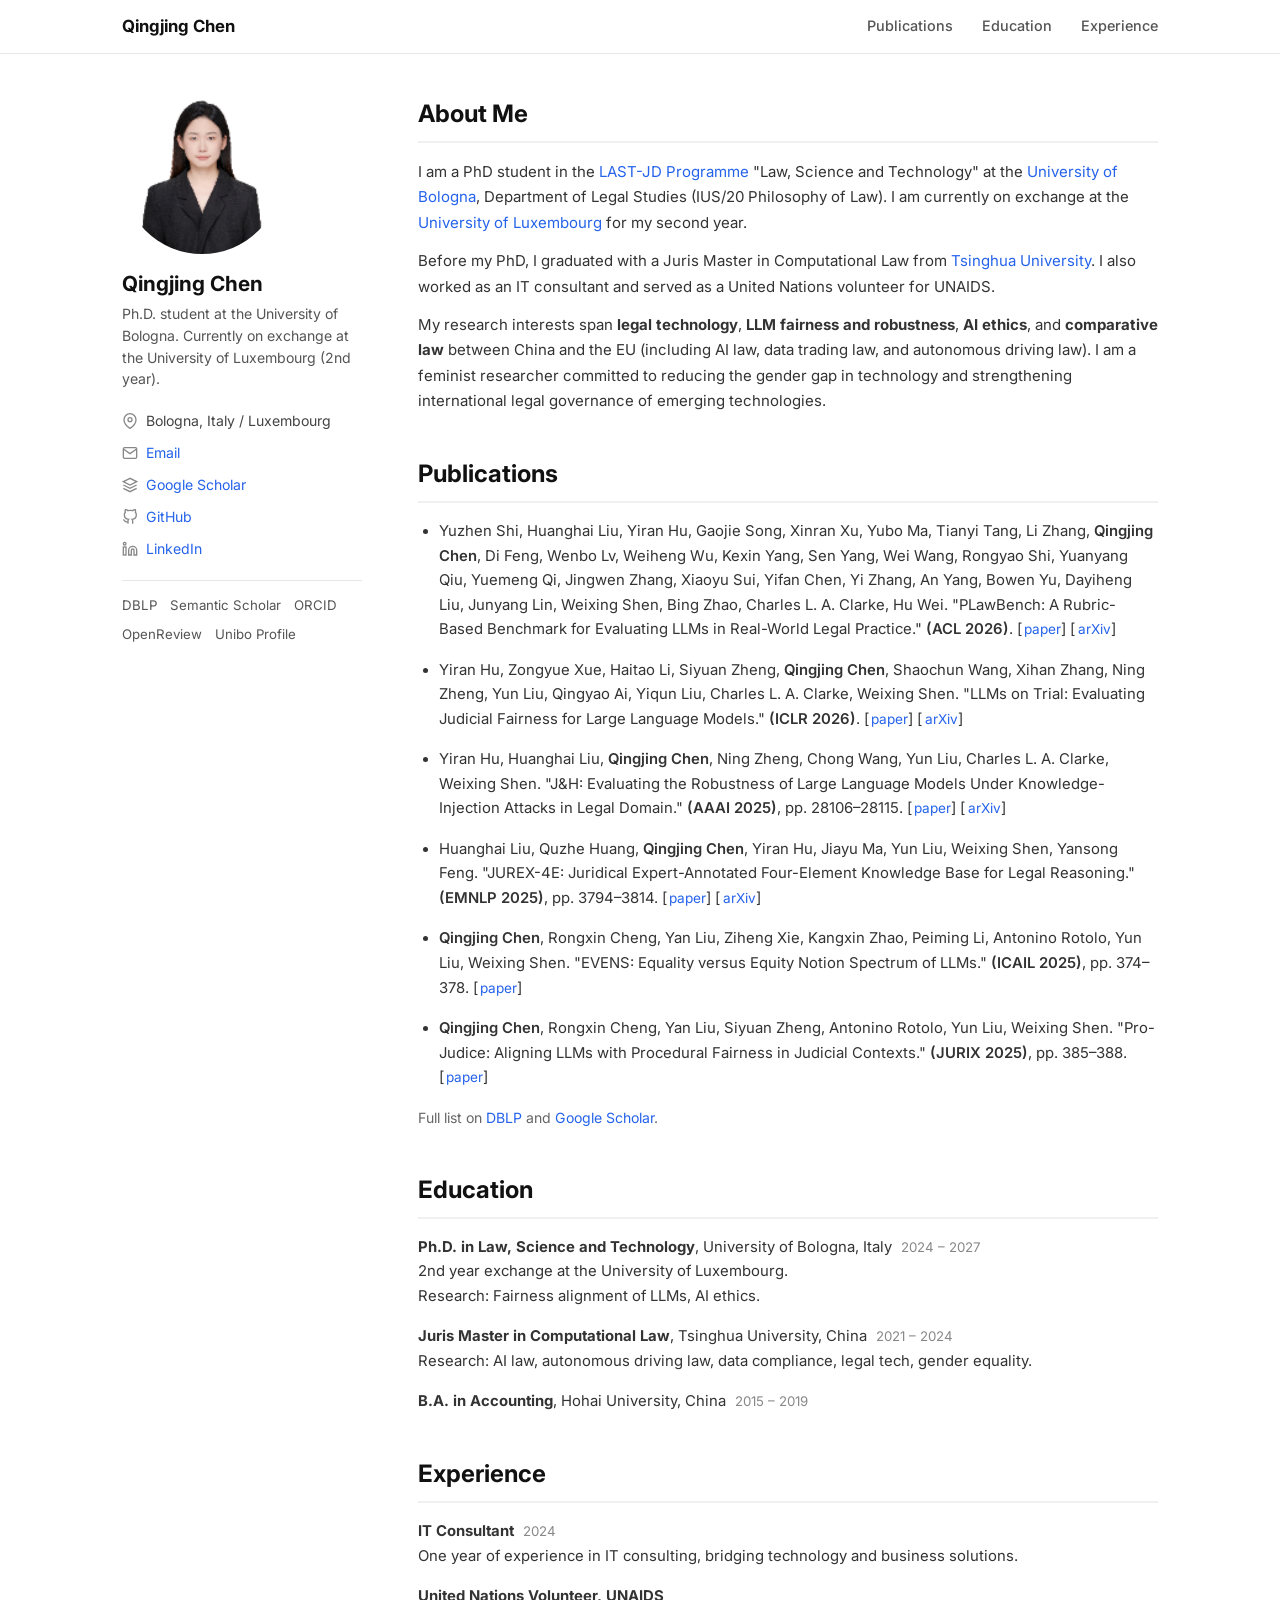
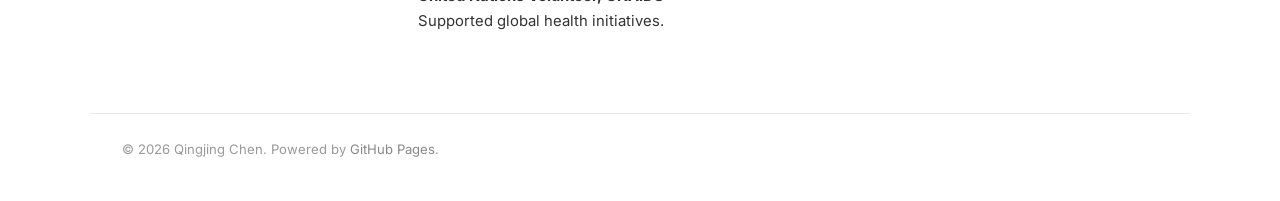
==== index.html @ e2bd5b02 "Fix all publication links with verified DOIs from DBLP All DOI links now verified against DBLP recor" ====
<!doctype html>
<html lang="en">
  <head>
    <meta charset="UTF-8" />
    <meta name="viewport" content="width=device-width, initial-scale=1.0" />
    <title>Qingjing Chen | PhD Student, University of Bologna – Legal AI & LLM Fairness</title>
    <meta name="description" content="Qingjing Chen (陈清静) – PhD student at the University of Bologna. Research on legal technology, LLM fairness, LLM robustness, AI ethics, and China-EU comparative law." />
    <meta name="keywords" content="Qingjing Chen, 陈清静, University of Bologna, Tsinghua University, legal technology, LLM fairness, AI ethics, computational law, LAST-JD, legal AI" />
    <meta name="author" content="Qingjing Chen" />
    <link rel="canonical" href="https://qingjingchen.github.io/" />

    <!-- Open Graph / Social -->
    <meta property="og:type" content="website" />
    <meta property="og:title" content="Qingjing Chen – PhD Student, University of Bologna" />
    <meta property="og:description" content="Research on legal technology, LLM fairness & robustness, AI ethics, and China-EU comparative law." />
    <meta property="og:url" content="https://qingjingchen.github.io/" />
    <meta property="og:image" content="https://qingjingchen.github.io/photo.jpg" />

    <!-- Structured Data for Google -->
    <script type="application/ld+json">
    {
      "@context": "https://schema.org",
      "@type": "Person",
      "name": "Qingjing Chen",
      "alternateName": "陈清静",
      "url": "https://qingjingchen.github.io/",
      "image": "https://qingjingchen.github.io/photo.jpg",
      "jobTitle": "PhD Student",
      "affiliation": {
        "@type": "Organization",
        "name": "University of Bologna",
        "url": "https://www.unibo.it/en"
      },
      "alumniOf": [
        { "@type": "Organization", "name": "Tsinghua University" },
        { "@type": "Organization", "name": "Hohai University" }
      ],
      "sameAs": [
        "https://scholar.google.com/citations?user=sPgLySsAAAAJ",
        "https://dblp.org/pid/400/8189.html",
        "https://orcid.org/0009-0009-0591-0891",
        "https://www.semanticscholar.org/author/Qingjing-Chen/2347043166",
        "https://openreview.net/profile?id=~Qingjing_Chen1",
        "https://www.linkedin.com/feed/",
        "https://github.com/QingjingChen"
      ]
    }
    </script>

    <link rel="preconnect" href="https://fonts.googleapis.com" />
    <link rel="preconnect" href="https://fonts.gstatic.com" crossorigin />
    <link
      href="https://fonts.googleapis.com/css2?family=Inter:wght@400;500;600;700&display=swap"
      rel="stylesheet"
    />
    <link rel="stylesheet" href="styles.css" />
  </head>
  <body>
    <nav class="top-nav">
      <div class="nav-inner">
        <a class="nav-brand" href="#">Qingjing Chen</a>
        <div class="nav-links">
          <a href="#publications">Publications</a>
          <a href="#education">Education</a>
          <a href="#experience">Experience</a>
        </div>
      </div>
    </nav>

    <div class="page-wrap">
      <aside class="sidebar">
        <div class="sidebar-sticky">
          <img class="avatar" src="photo.jpg" alt="Qingjing Chen" />
          <h1 class="author-name">Qingjing Chen</h1>
          <p class="author-bio">Ph.D. student at the University of Bologna. Currently on exchange at the University of Luxembourg (2nd year).</p>

          <ul class="author-meta">
            <li>
              <svg width="16" height="16" viewBox="0 0 24 24" fill="none" stroke="currentColor" stroke-width="2"><path d="M21 10c0 7-9 13-9 13s-9-6-9-13a9 9 0 0118 0z"/><circle cx="12" cy="10" r="3"/></svg>
              Bologna, Italy / Luxembourg
            </li>
            <li>
              <svg width="16" height="16" viewBox="0 0 24 24" fill="none" stroke="currentColor" stroke-width="2"><path d="M4 4h16c1.1 0 2 .9 2 2v12c0 1.1-.9 2-2 2H4c-1.1 0-2-.9-2-2V6c0-1.1.9-2 2-2z"/><polyline points="22,6 12,13 2,6"/></svg>
              <a href="mailto:qingjing.chen2@unibo.it">Email</a>
            </li>
            <li>
              <svg width="16" height="16" viewBox="0 0 24 24" fill="none" stroke="currentColor" stroke-width="2"><path d="M12 2L2 7l10 5 10-5-10-5z"/><path d="M2 17l10 5 10-5"/><path d="M2 12l10 5 10-5"/></svg>
              <a href="https://scholar.google.com/citations?hl=zh-CN&user=sPgLySsAAAAJ" target="_blank" rel="noreferrer">Google Scholar</a>
            </li>
            <li>
              <svg width="16" height="16" viewBox="0 0 24 24" fill="none" stroke="currentColor" stroke-width="2"><path d="M9 19c-5 1.5-5-2.5-7-3m14 6v-3.87a3.37 3.37 0 00-.94-2.61c3.14-.35 6.44-1.54 6.44-7A5.44 5.44 0 0020 4.77 5.07 5.07 0 0019.91 1S18.73.65 16 2.48a13.38 13.38 0 00-7 0C6.27.65 5.09 1 5.09 1A5.07 5.07 0 005 4.77a5.44 5.44 0 00-1.5 3.78c0 5.42 3.3 6.61 6.44 7A3.37 3.37 0 009 18.13V22"/></svg>
              <a href="https://github.com/QingjingChen" target="_blank" rel="noreferrer">GitHub</a>
            </li>
            <li>
              <svg width="16" height="16" viewBox="0 0 24 24" fill="none" stroke="currentColor" stroke-width="2"><path d="M16 8a6 6 0 016 6v7h-4v-7a2 2 0 00-4 0v7h-4v-7a6 6 0 016-6z"/><rect x="2" y="9" width="4" height="12"/><circle cx="4" cy="4" r="2"/></svg>
              <a href="https://www.linkedin.com/feed/" target="_blank" rel="noreferrer">LinkedIn</a>
            </li>
          </ul>

          <div class="sidebar-links">
            <a href="https://dblp.org/pid/400/8189.html" target="_blank" rel="noreferrer">DBLP</a>
            <a href="https://www.semanticscholar.org/author/Qingjing-Chen/2347043166" target="_blank" rel="noreferrer">Semantic Scholar</a>
            <a href="https://orcid.org/0009-0009-0591-0891" target="_blank" rel="noreferrer">ORCID</a>
            <a href="https://openreview.net/profile?id=~Qingjing_Chen1" target="_blank" rel="noreferrer">OpenReview</a>
            <a href="https://www.unibo.it/sitoweb/qingjing.chen2/en" target="_blank" rel="noreferrer">Unibo Profile</a>
          </div>
        </div>
      </aside>

      <main class="content">
        <section id="about">
          <h2>About Me</h2>
          <p>
            I am a PhD student in the <a href="https://last-jd-rioe.eu/" target="_blank" rel="noreferrer">LAST-JD Programme</a>
            "Law, Science and Technology" at the <a href="https://www.unibo.it/en" target="_blank" rel="noreferrer">University of Bologna</a>,
            Department of Legal Studies (IUS/20 Philosophy of Law). I am currently on exchange at the
            <a href="https://www.uni.lu/" target="_blank" rel="noreferrer">University of Luxembourg</a> for my second year.
          </p>
          <p>
            Before my PhD, I graduated with a Juris Master in Computational Law from
            <a href="https://www.tsinghua.edu.cn/en/" target="_blank" rel="noreferrer">Tsinghua University</a>.
            I also worked as an IT consultant and served as a United Nations volunteer for UNAIDS.
          </p>
          <p>
            My research interests span <strong>legal technology</strong>, <strong>LLM fairness and robustness</strong>,
            <strong>AI ethics</strong>, and <strong>comparative law</strong> between China and the EU
            (including AI law, data trading law, and autonomous driving law). I am a feminist researcher committed to
            reducing the gender gap in technology and strengthening international legal governance of emerging technologies.
          </p>
        </section>

        <section id="publications">
          <h2>Publications</h2>
          <ul class="pub-list">
            <li>
              Yuzhen Shi, Huanghai Liu, Yiran Hu, Gaojie Song, Xinran Xu, Yubo Ma, Tianyi Tang, Li Zhang,
              <strong>Qingjing Chen</strong>, Di Feng, Wenbo Lv, Weiheng Wu, Kexin Yang, Sen Yang, Wei Wang,
              Rongyao Shi, Yuanyang Qiu, Yuemeng Qi, Jingwen Zhang, Xiaoyu Sui, Yifan Chen, Yi Zhang, An Yang,
              Bowen Yu, Dayiheng Liu, Junyang Lin, Weixing Shen, Bing Zhao, Charles L. A. Clarke, Hu Wei.
              "PLawBench: A Rubric-Based Benchmark for Evaluating LLMs in Real-World Legal Practice."
              <strong>(ACL 2026)</strong>.
              [<a href="https://openreview.net/forum?id=j8GuBueheh" target="_blank" rel="noreferrer">paper</a>]
              [<a href="https://arxiv.org/abs/2601.16669" target="_blank" rel="noreferrer">arXiv</a>]
            </li>
            <li>
              Yiran Hu, Zongyue Xue, Haitao Li, Siyuan Zheng, <strong>Qingjing Chen</strong>, Shaochun Wang,
              Xihan Zhang, Ning Zheng, Yun Liu, Qingyao Ai, Yiqun Liu, Charles L. A. Clarke, Weixing Shen.
              "LLMs on Trial: Evaluating Judicial Fairness for Large Language Models."
              <strong>(ICLR 2026)</strong>.
              [<a href="https://openreview.net/forum?id=C5Ihi4bVQt" target="_blank" rel="noreferrer">paper</a>]
              [<a href="https://arxiv.org/abs/2507.10852" target="_blank" rel="noreferrer">arXiv</a>]
            </li>
            <li>
              Yiran Hu, Huanghai Liu, <strong>Qingjing Chen</strong>, Ning Zheng, Chong Wang, Yun Liu,
              Charles L. A. Clarke, Weixing Shen.
              "J&amp;H: Evaluating the Robustness of Large Language Models Under Knowledge-Injection Attacks in Legal Domain."
              <strong>(AAAI 2025)</strong>, pp. 28106–28115.
              [<a href="https://doi.org/10.1609/aaai.v39i27.35029" target="_blank" rel="noreferrer">paper</a>]
              [<a href="https://arxiv.org/abs/2503.18360" target="_blank" rel="noreferrer">arXiv</a>]
            </li>
            <li>
              Huanghai Liu, Quzhe Huang, <strong>Qingjing Chen</strong>, Yiran Hu, Jiayu Ma, Yun Liu,
              Weixing Shen, Yansong Feng.
              "JUREX-4E: Juridical Expert-Annotated Four-Element Knowledge Base for Legal Reasoning."
              <strong>(EMNLP 2025)</strong>, pp. 3794–3814.
              [<a href="https://doi.org/10.18653/v1/2025.emnlp-main.188" target="_blank" rel="noreferrer">paper</a>]
              [<a href="https://arxiv.org/abs/2502.17166" target="_blank" rel="noreferrer">arXiv</a>]
            </li>
            <li>
              <strong>Qingjing Chen</strong>, Rongxin Cheng, Yan Liu, Ziheng Xie, Kangxin Zhao, Peiming Li,
              Antonino Rotolo, Yun Liu, Weixing Shen.
              "EVENS: Equality versus Equity Notion Spectrum of LLMs."
              <strong>(ICAIL 2025)</strong>, pp. 374–378.
              [<a href="https://doi.org/10.1145/3769126.3769262" target="_blank" rel="noreferrer">paper</a>]
            </li>
            <li>
              <strong>Qingjing Chen</strong>, Rongxin Cheng, Yan Liu, Siyuan Zheng, Antonino Rotolo,
              Yun Liu, Weixing Shen.
              "Pro-Judice: Aligning LLMs with Procedural Fairness in Judicial Contexts."
              <strong>(JURIX 2025)</strong>, pp. 385–388.
              [<a href="https://doi.org/10.3233/FAIA251616" target="_blank" rel="noreferrer">paper</a>]
            </li>
          </ul>
          <p class="see-more">
            Full list on <a href="https://dblp.org/pid/400/8189.html" target="_blank" rel="noreferrer">DBLP</a>
            and <a href="https://scholar.google.com/citations?hl=zh-CN&user=sPgLySsAAAAJ" target="_blank" rel="noreferrer">Google Scholar</a>.
          </p>
        </section>

        <section id="education">
          <h2>Education</h2>
          <ul class="info-list">
            <li>
              <strong>Ph.D. in Law, Science and Technology</strong>, University of Bologna, Italy
              <span class="year">2024 – 2027</span>
              <br />2nd year exchange at the University of Luxembourg.
              <br />Research: Fairness alignment of LLMs, AI ethics.
            </li>
            <li>
              <strong>Juris Master in Computational Law</strong>, Tsinghua University, China
              <span class="year">2021 – 2024</span>
              <br />Research: AI law, autonomous driving law, data compliance, legal tech, gender equality.
            </li>
            <li>
              <strong>B.A. in Accounting</strong>, Hohai University, China
              <span class="year">2015 – 2019</span>
            </li>
          </ul>
        </section>

        <section id="experience">
          <h2>Experience</h2>
          <ul class="info-list">
            <li>
              <strong>IT Consultant</strong>
              <span class="year">2024</span>
              <br />One year of experience in IT consulting, bridging technology and business solutions.
            </li>
            <li>
              <strong>United Nations Volunteer, UNAIDS</strong>
              <br />Supported global health initiatives.
            </li>
          </ul>
        </section>
      </main>
    </div>

    <footer>
      <p>&copy; 2026 Qingjing Chen. Powered by <a href="https://pages.github.com/" target="_blank" rel="noreferrer">GitHub Pages</a>.</p>
    </footer>
  </body>
</html>
---- styles.css ----
*,
*::before,
*::after {
  box-sizing: border-box;
  margin: 0;
  padding: 0;
}

body {
  font-family: "Inter", -apple-system, BlinkMacSystemFont, "Segoe UI", Roboto, sans-serif;
  color: #333;
  background: #fff;
  line-height: 1.7;
  font-size: 15px;
}

a {
  color: #2563eb;
  text-decoration: none;
}

a:hover {
  text-decoration: underline;
}

/* ── Top Nav ── */
.top-nav {
  position: sticky;
  top: 0;
  z-index: 100;
  background: #fff;
  border-bottom: 1px solid #e5e7eb;
}

.nav-inner {
  max-width: 1100px;
  margin: 0 auto;
  padding: 0.75rem 2rem;
  display: flex;
  justify-content: space-between;
  align-items: center;
}

.nav-brand {
  font-weight: 700;
  font-size: 1.05rem;
  color: #111;
  text-decoration: none;
}

.nav-brand:hover {
  text-decoration: none;
  color: #2563eb;
}

.nav-links {
  display: flex;
  gap: 1.8rem;
}

.nav-links a {
  font-size: 0.9rem;
  color: #555;
  font-weight: 500;
}

.nav-links a:hover {
  color: #2563eb;
  text-decoration: none;
}

/* ── Page Layout ── */
.page-wrap {
  max-width: 1100px;
  margin: 0 auto;
  padding: 2.5rem 2rem;
  display: flex;
  gap: 3.5rem;
}

/* ── Sidebar ── */
.sidebar {
  width: 240px;
  flex-shrink: 0;
}

.sidebar-sticky {
  position: sticky;
  top: 5rem;
}

.avatar {
  width: 160px;
  height: 160px;
  border-radius: 50%;
  object-fit: cover;
  display: block;
  margin-bottom: 1rem;
}

.author-name {
  font-size: 1.3rem;
  font-weight: 700;
  color: #111;
  margin-bottom: 0.4rem;
  line-height: 1.3;
}

.author-bio {
  font-size: 0.88rem;
  color: #555;
  margin-bottom: 1.2rem;
  line-height: 1.55;
}

.author-meta {
  list-style: none;
  font-size: 0.88rem;
  color: #444;
  margin-bottom: 1.2rem;
}

.author-meta li {
  display: flex;
  align-items: center;
  gap: 0.5rem;
  margin-bottom: 0.5rem;
}

.author-meta svg {
  color: #888;
  flex-shrink: 0;
}

.author-meta a {
  color: #2563eb;
}

.sidebar-links {
  display: flex;
  flex-wrap: wrap;
  gap: 0.4rem 0.8rem;
  font-size: 0.83rem;
  padding-top: 0.8rem;
  border-top: 1px solid #e5e7eb;
}

.sidebar-links a {
  color: #555;
}

.sidebar-links a:hover {
  color: #2563eb;
}

/* ── Main Content ── */
.content {
  flex: 1;
  min-width: 0;
}

.content section {
  margin-bottom: 2.5rem;
}

.content h2 {
  font-size: 1.5rem;
  font-weight: 700;
  color: #111;
  margin-bottom: 1rem;
  padding-bottom: 0.4rem;
  border-bottom: 2px solid #f0f0f0;
}

.content p {
  margin-bottom: 0.8rem;
}

/* ── Publication List ── */
.pub-list {
  list-style: disc;
  padding-left: 1.3rem;
}

.pub-list li {
  margin-bottom: 1rem;
  font-size: 0.93rem;
  line-height: 1.65;
}

.pub-list li strong {
  font-weight: 600;
}

.pub-list li a {
  font-size: 0.85rem;
  margin-left: 0.15rem;
}

.see-more {
  font-size: 0.88rem;
  color: #666;
  margin-top: 0.5rem;
}

/* ── Education & Experience ── */
.info-list {
  list-style: none;
  padding: 0;
}

.info-list li {
  margin-bottom: 1rem;
  font-size: 0.93rem;
  line-height: 1.65;
}

.year {
  display: inline-block;
  font-size: 0.83rem;
  color: #888;
  margin-left: 0.3rem;
}

/* ── Footer ── */
footer {
  max-width: 1100px;
  margin: 0 auto;
  padding: 1.5rem 2rem 2.5rem;
  border-top: 1px solid #e5e7eb;
  font-size: 0.82rem;
  color: #999;
}

footer a {
  color: #888;
}

/* ── Responsive ── */
@media (max-width: 768px) {
  .page-wrap {
    flex-direction: column;
    gap: 2rem;
    padding: 1.5rem 1.2rem;
  }

  .sidebar {
    width: 100%;
  }

  .sidebar-sticky {
    position: static;
    display: flex;
    flex-wrap: wrap;
    gap: 1rem;
    align-items: flex-start;
  }

  .avatar {
    width: 100px;
    height: 100px;
  }

  .sidebar-sticky > *:not(.avatar) {
    flex: 1;
    min-width: 200px;
  }

  .nav-inner {
    padding: 0.6rem 1.2rem;
  }

  .nav-links {
    gap: 1rem;
  }

  .nav-links a {
    font-size: 0.85rem;
  }

  footer {
    padding: 1.5rem 1.2rem;
  }
}

@media (max-width: 480px) {
  .nav-links {
    gap: 0.7rem;
  }

  .sidebar-sticky {
    flex-direction: column;
  }
}
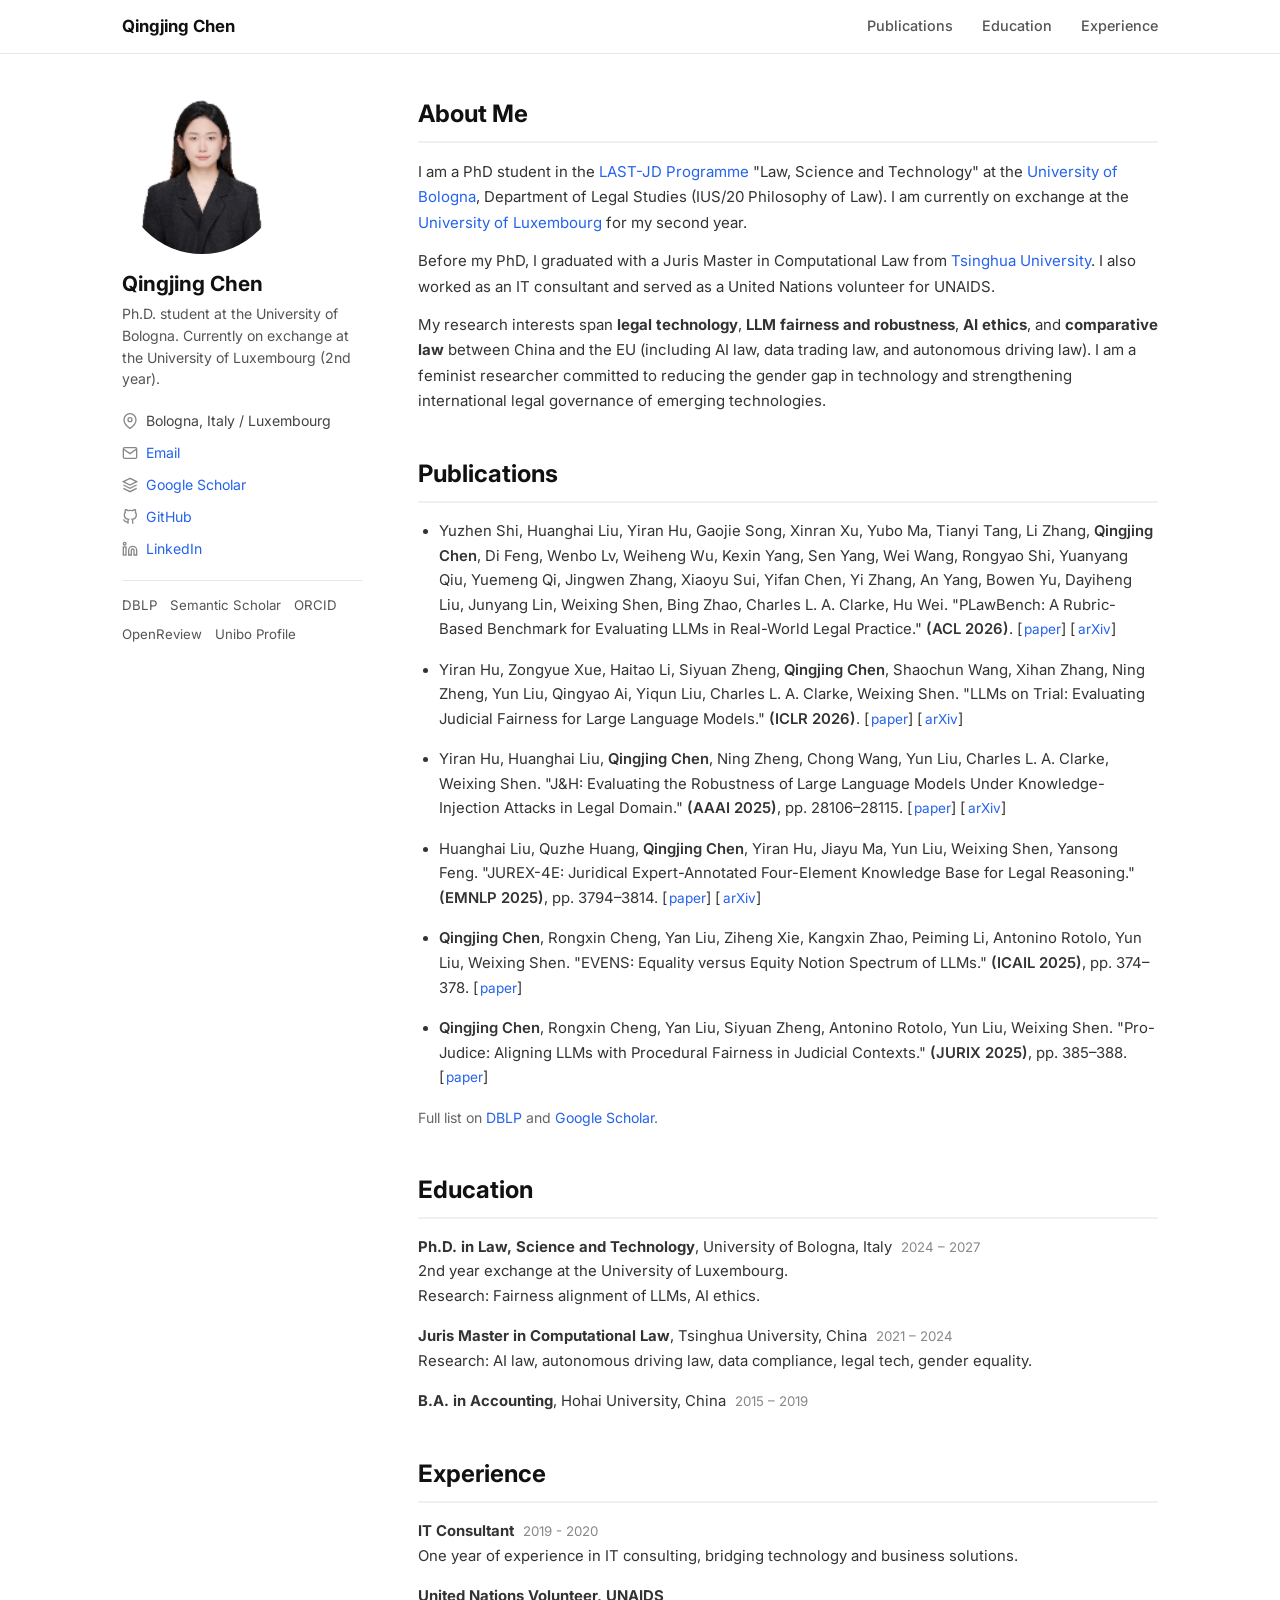
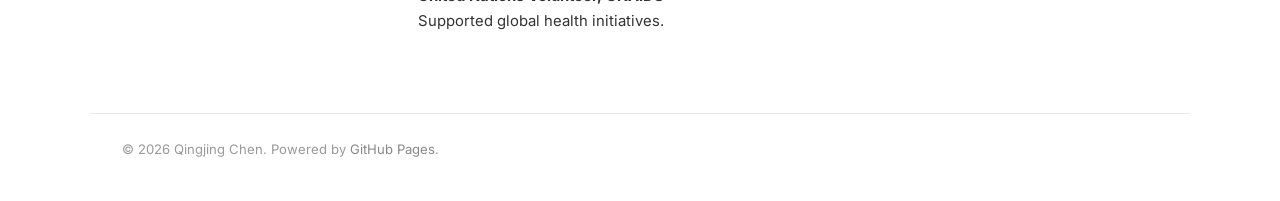
==== commit e517730a: "Update IT Consultant date to 2019-2020" ====
--- a/index.html
+++ b/index.html
@@ -213,7 +213,7 @@
           <ul class="info-list">
             <li>
               <strong>IT Consultant</strong>
-              <span class="year">2024</span>
+              <span class="year">2019 - 2020</span>
               <br />One year of experience in IT consulting, bridging technology and business solutions.
             </li>
             <li>
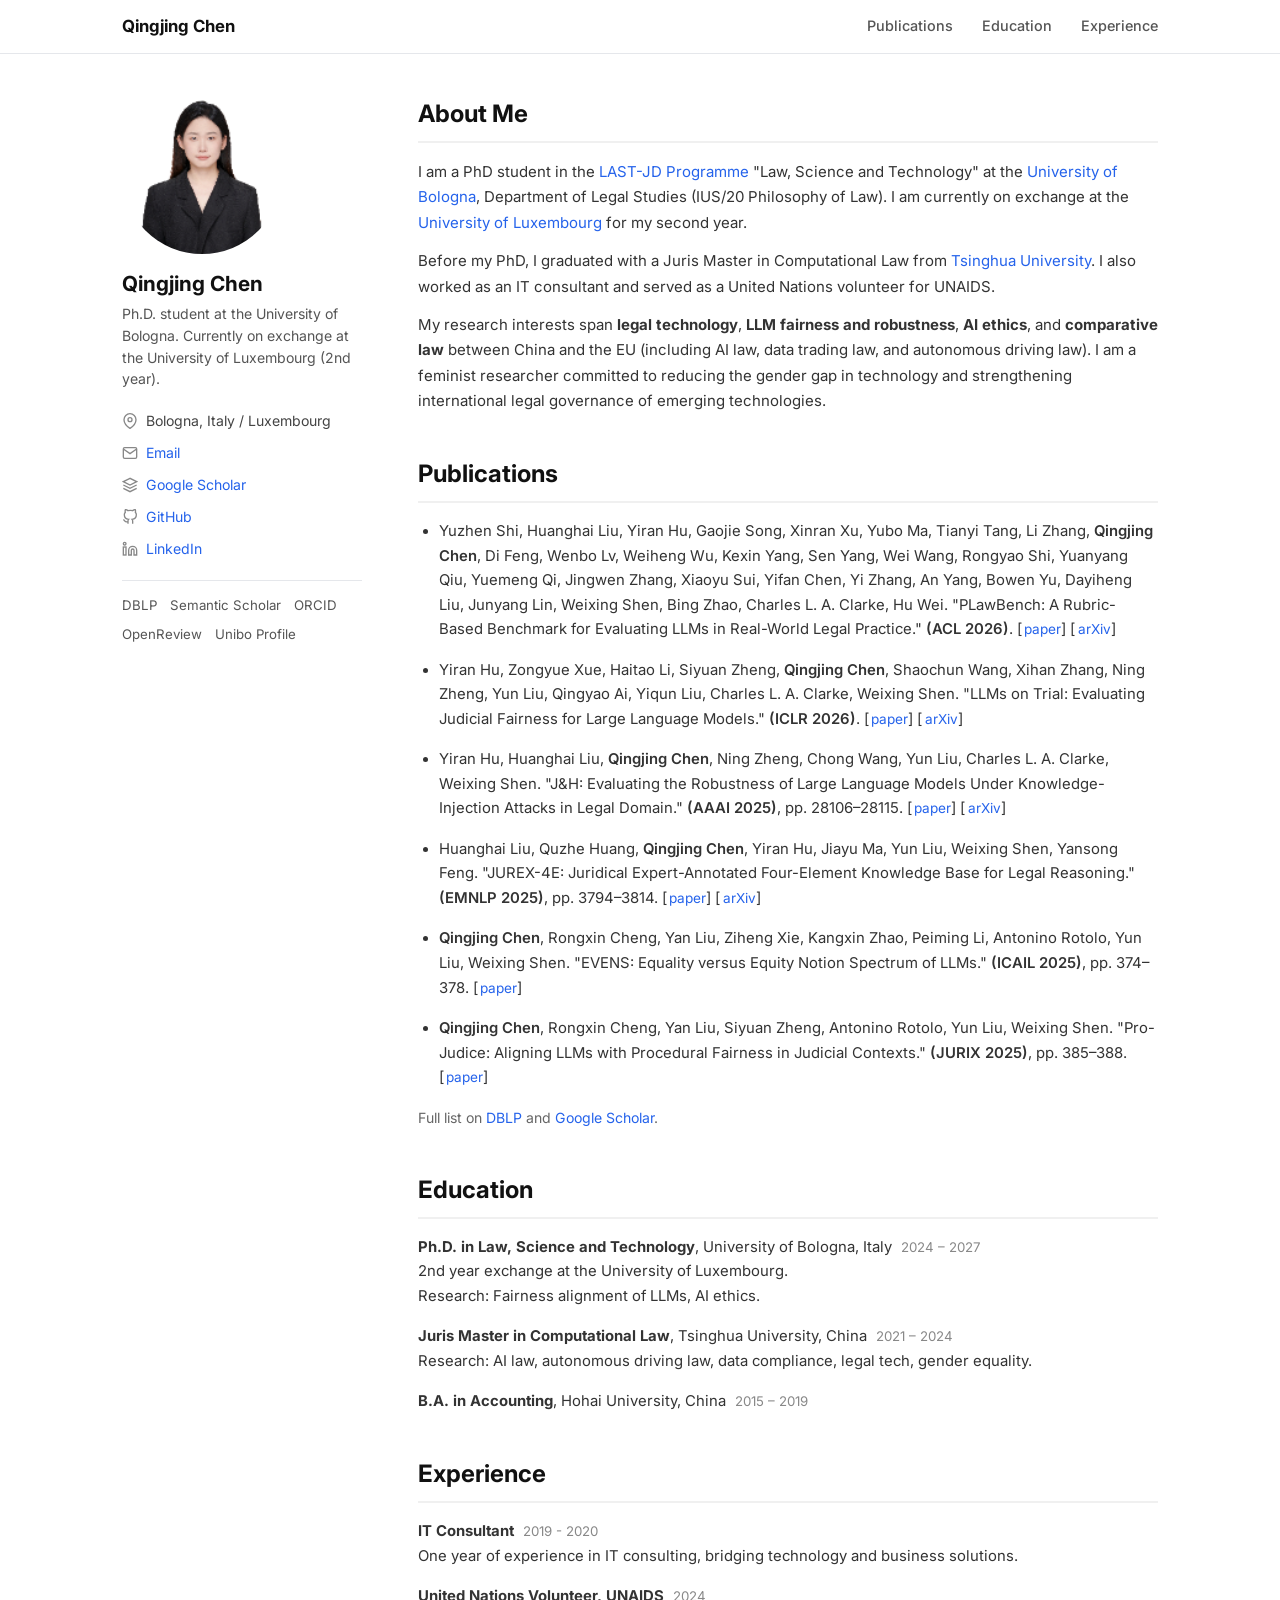
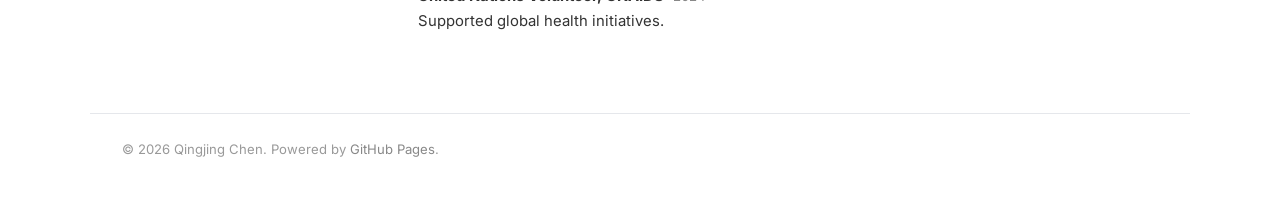
==== commit 9acb153a: "Add 2024 date to UN Volunteer UNAIDS entry" ====
--- a/index.html
+++ b/index.html
@@ -218,6 +218,7 @@
             </li>
             <li>
               <strong>United Nations Volunteer, UNAIDS</strong>
+              <span class="year">2024</span>
               <br />Supported global health initiatives.
             </li>
           </ul>
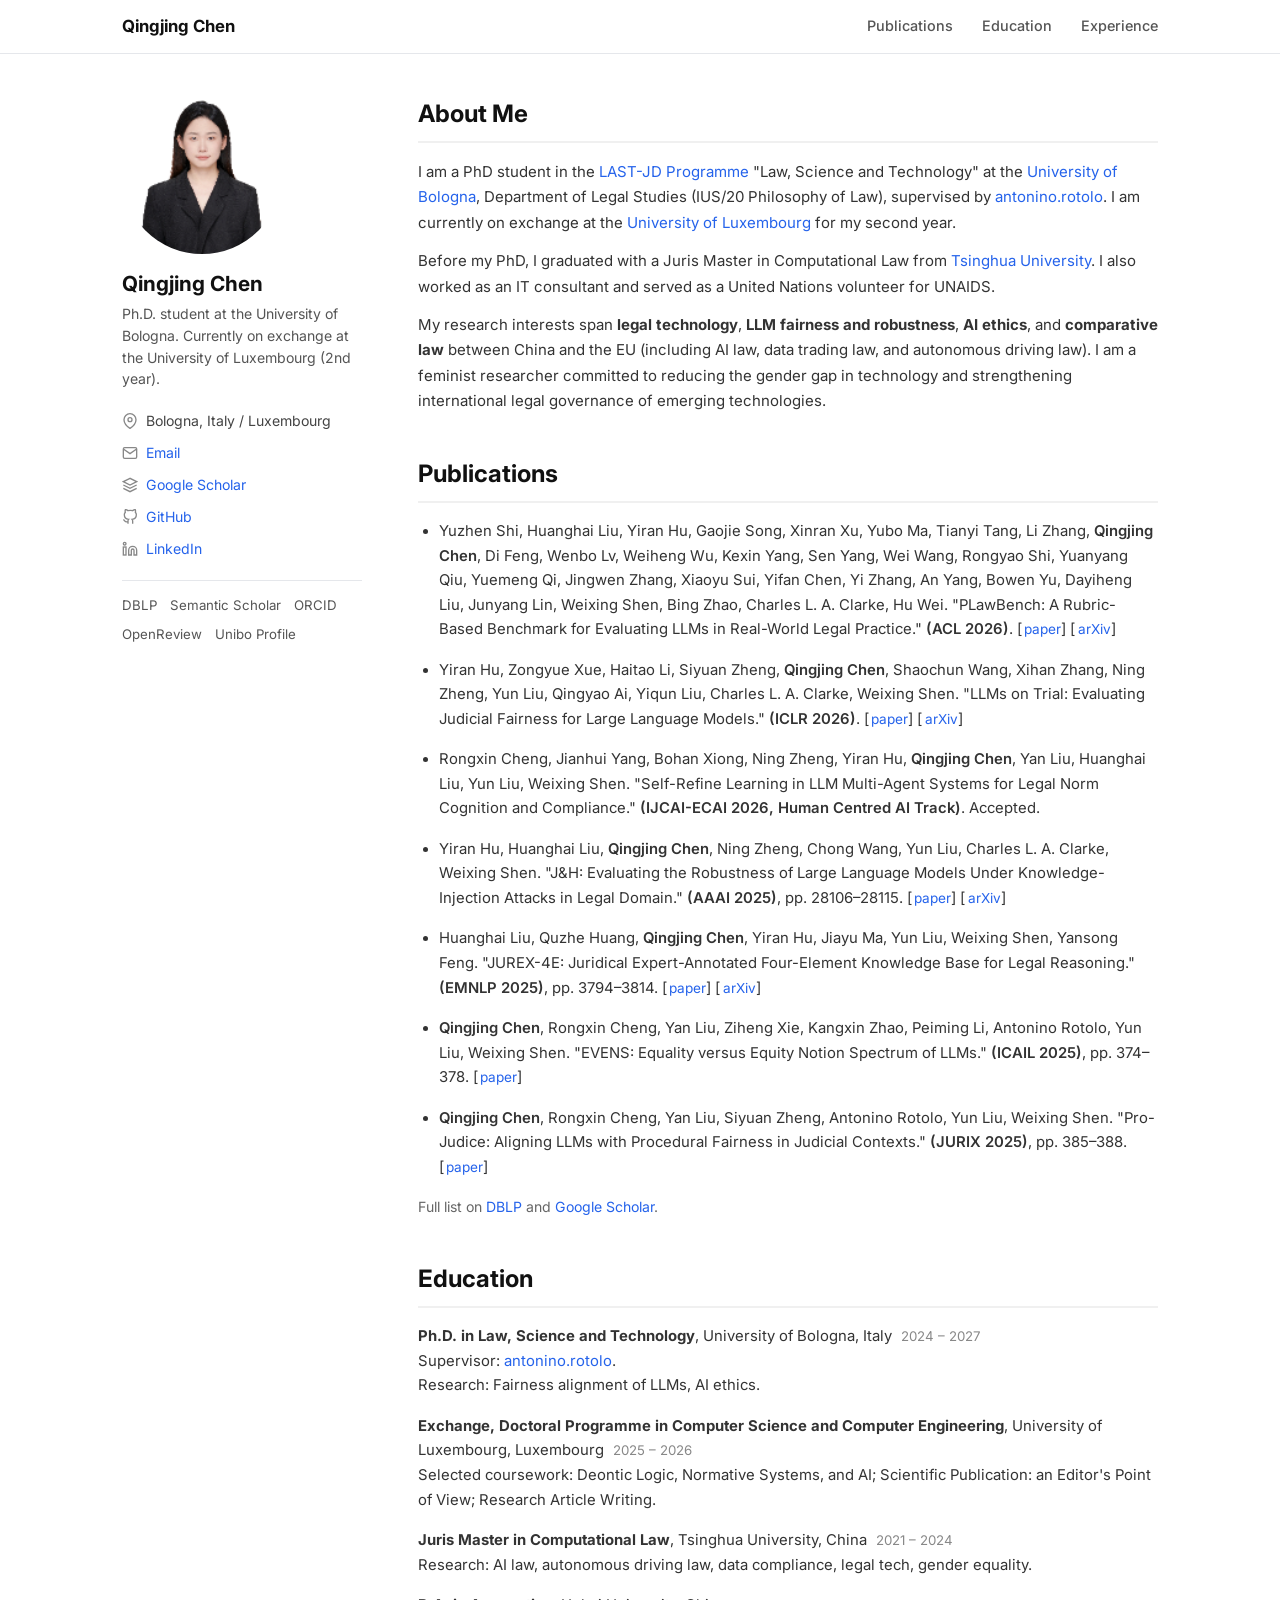
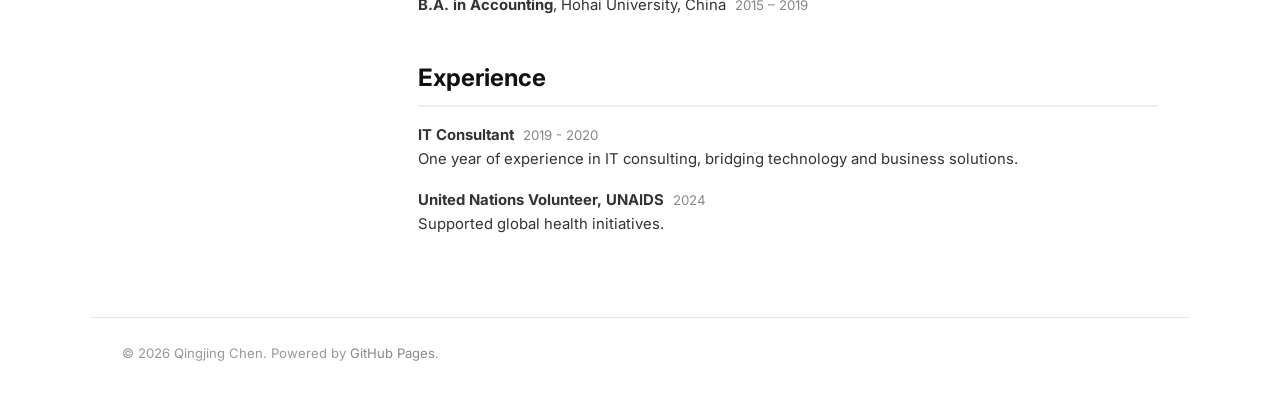
==== commit 56a4d083: "Update publications and education on homepage" ====
--- a/index.html
+++ b/index.html
@@ -113,7 +113,9 @@
           <p>
             I am a PhD student in the <a href="https://last-jd-rioe.eu/" target="_blank" rel="noreferrer">LAST-JD Programme</a>
             "Law, Science and Technology" at the <a href="https://www.unibo.it/en" target="_blank" rel="noreferrer">University of Bologna</a>,
-            Department of Legal Studies (IUS/20 Philosophy of Law). I am currently on exchange at the
+            Department of Legal Studies (IUS/20 Philosophy of Law), supervised by
+            <a href="https://www.unibo.it/sitoweb/antonino.rotolo" target="_blank" rel="noreferrer">antonino.rotolo</a>.
+            I am currently on exchange at the
             <a href="https://www.uni.lu/" target="_blank" rel="noreferrer">University of Luxembourg</a> for my second year.
           </p>
           <p>
@@ -151,6 +153,12 @@
               [<a href="https://arxiv.org/abs/2507.10852" target="_blank" rel="noreferrer">arXiv</a>]
             </li>
             <li>
+              Rongxin Cheng, Jianhui Yang, Bohan Xiong, Ning Zheng, Yiran Hu, <strong>Qingjing Chen</strong>,
+              Yan Liu, Huanghai Liu, Yun Liu, Weixing Shen.
+              "Self-Refine Learning in LLM Multi-Agent Systems for Legal Norm Cognition and Compliance."
+              <strong>(IJCAI-ECAI 2026, Human Centred AI Track)</strong>. Accepted.
+            </li>
+            <li>
               Yiran Hu, Huanghai Liu, <strong>Qingjing Chen</strong>, Ning Zheng, Chong Wang, Yun Liu,
               Charles L. A. Clarke, Weixing Shen.
               "J&amp;H: Evaluating the Robustness of Large Language Models Under Knowledge-Injection Attacks in Legal Domain."
@@ -193,8 +201,13 @@
             <li>
               <strong>Ph.D. in Law, Science and Technology</strong>, University of Bologna, Italy
               <span class="year">2024 – 2027</span>
-              <br />2nd year exchange at the University of Luxembourg.
+              <br />Supervisor: <a href="https://www.unibo.it/sitoweb/antonino.rotolo" target="_blank" rel="noreferrer">antonino.rotolo</a>.
               <br />Research: Fairness alignment of LLMs, AI ethics.
+            </li>
+            <li>
+              <strong>Exchange, Doctoral Programme in Computer Science and Computer Engineering</strong>, University of Luxembourg, Luxembourg
+              <span class="year">2025 – 2026</span>
+              <br />Selected coursework: Deontic Logic, Normative Systems, and AI; Scientific Publication: an Editor's Point of View; Research Article Writing.
             </li>
             <li>
               <strong>Juris Master in Computational Law</strong>, Tsinghua University, China
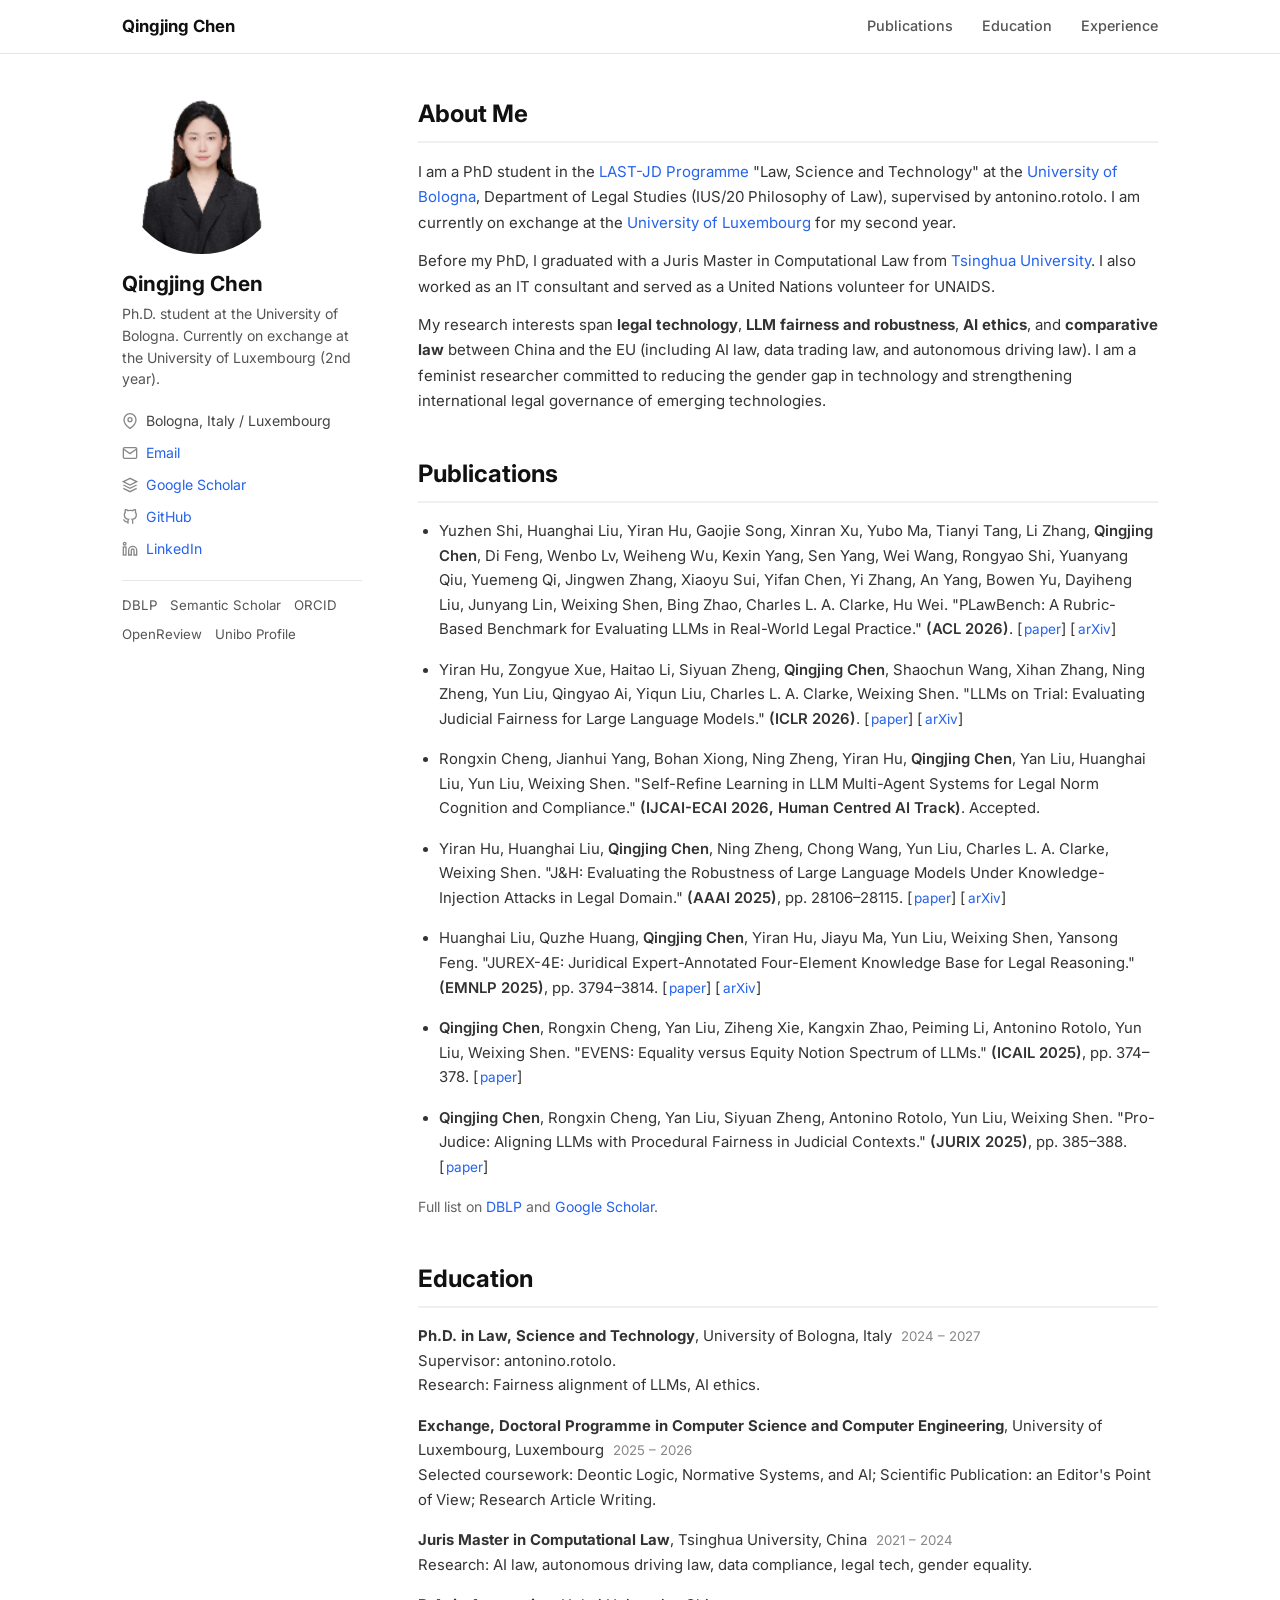
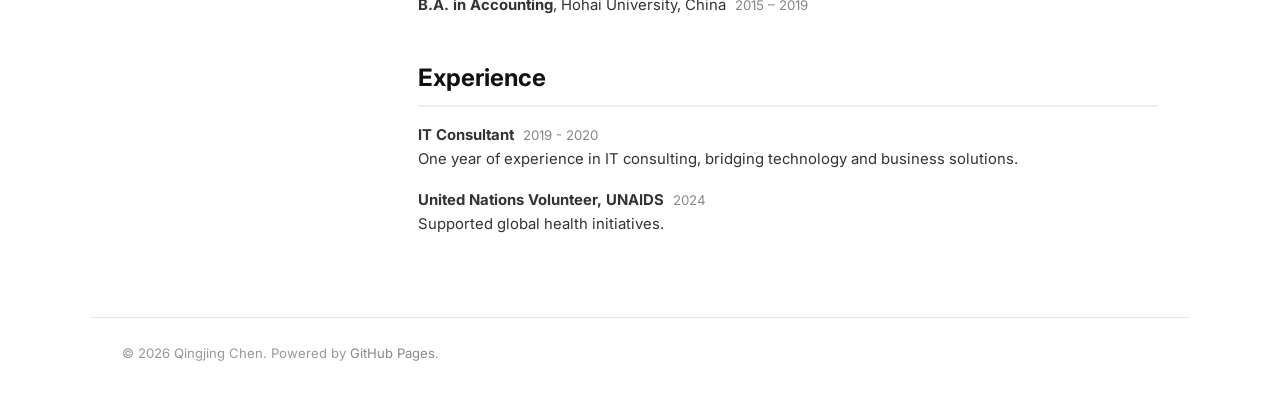
==== commit 2be7f021: "Remove supervisor link from homepage" ====
--- a/index.html
+++ b/index.html
@@ -114,7 +114,7 @@
             I am a PhD student in the <a href="https://last-jd-rioe.eu/" target="_blank" rel="noreferrer">LAST-JD Programme</a>
             "Law, Science and Technology" at the <a href="https://www.unibo.it/en" target="_blank" rel="noreferrer">University of Bologna</a>,
             Department of Legal Studies (IUS/20 Philosophy of Law), supervised by
-            <a href="https://www.unibo.it/sitoweb/antonino.rotolo" target="_blank" rel="noreferrer">antonino.rotolo</a>.
+            antonino.rotolo.
             I am currently on exchange at the
             <a href="https://www.uni.lu/" target="_blank" rel="noreferrer">University of Luxembourg</a> for my second year.
           </p>
@@ -201,7 +201,7 @@
             <li>
               <strong>Ph.D. in Law, Science and Technology</strong>, University of Bologna, Italy
               <span class="year">2024 – 2027</span>
-              <br />Supervisor: <a href="https://www.unibo.it/sitoweb/antonino.rotolo" target="_blank" rel="noreferrer">antonino.rotolo</a>.
+              <br />Supervisor: antonino.rotolo.
               <br />Research: Fairness alignment of LLMs, AI ethics.
             </li>
             <li>
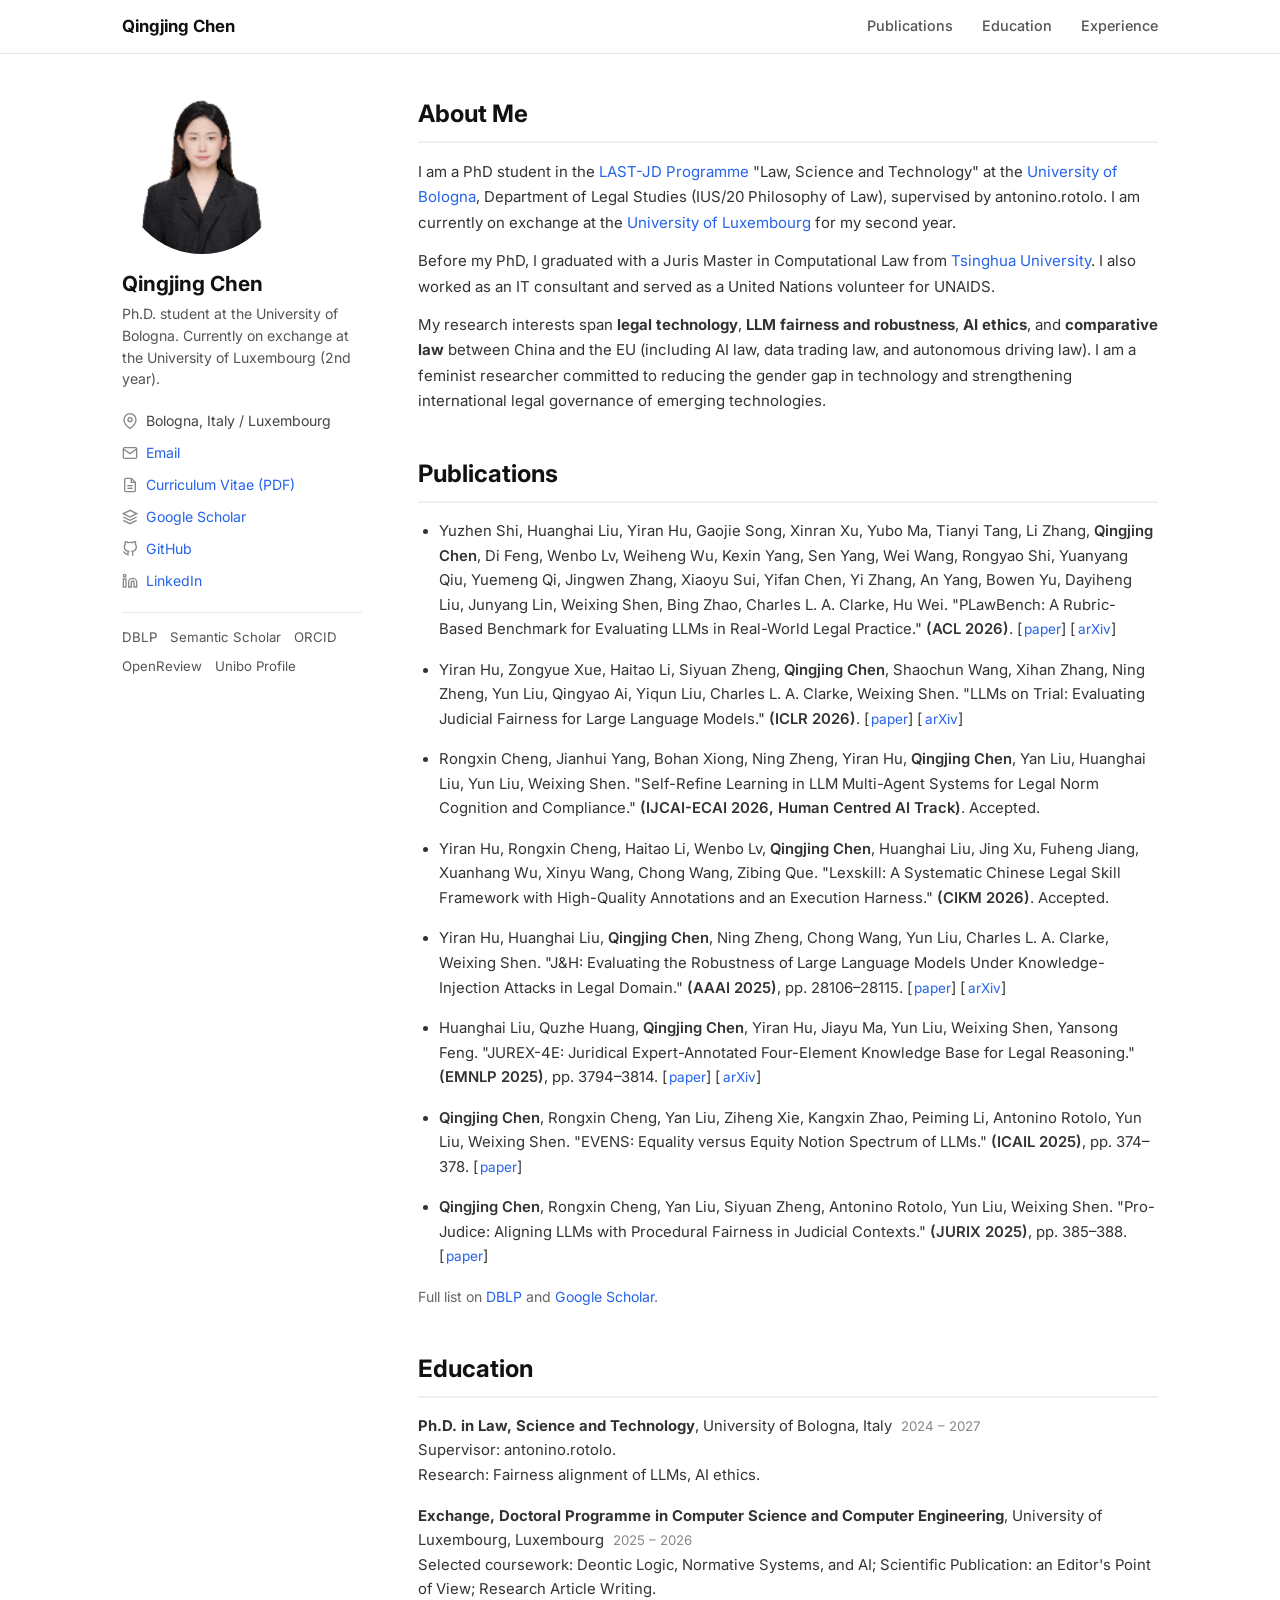
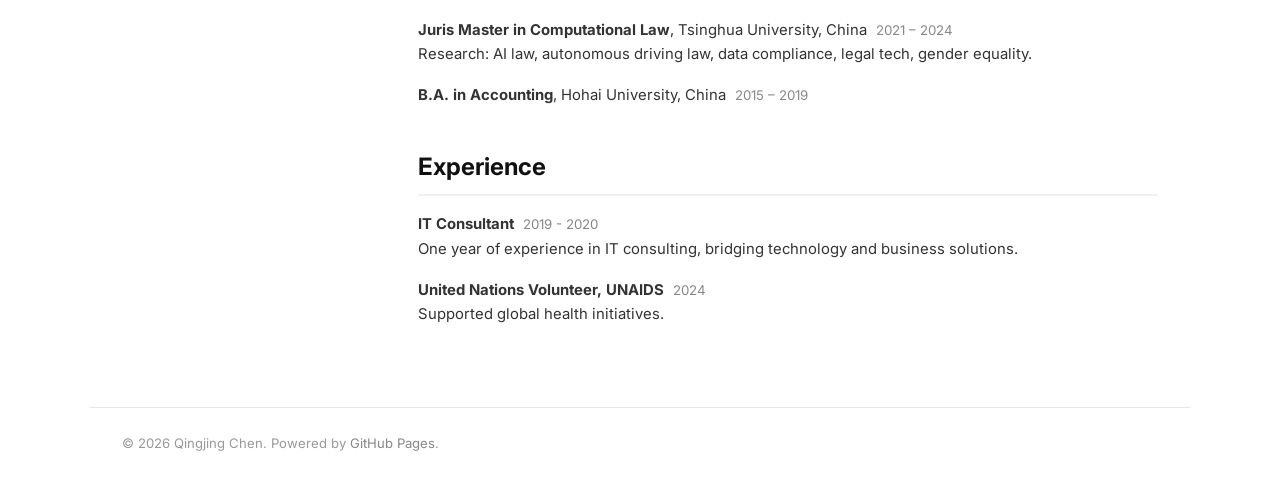
==== commit 0fa5842e: "Add CV download link and publish web copy of CV Adds a "Curriculum Vitae (PDF)" link to the sidebar," ====
--- a/index.html
+++ b/index.html
@@ -84,6 +84,10 @@
               <a href="mailto:qingjing.chen2@unibo.it">Email</a>
             </li>
             <li>
+              <svg width="16" height="16" viewBox="0 0 24 24" fill="none" stroke="currentColor" stroke-width="2"><path d="M14 2H6a2 2 0 00-2 2v16a2 2 0 002 2h12a2 2 0 002-2V8z"/><polyline points="14 2 14 8 20 8"/><line x1="16" y1="13" x2="8" y2="13"/><line x1="16" y1="17" x2="8" y2="17"/></svg>
+              <a href="cv.pdf" target="_blank" rel="noreferrer">Curriculum Vitae (PDF)</a>
+            </li>
+            <li>
               <svg width="16" height="16" viewBox="0 0 24 24" fill="none" stroke="currentColor" stroke-width="2"><path d="M12 2L2 7l10 5 10-5-10-5z"/><path d="M2 17l10 5 10-5"/><path d="M2 12l10 5 10-5"/></svg>
               <a href="https://scholar.google.com/citations?hl=zh-CN&user=sPgLySsAAAAJ" target="_blank" rel="noreferrer">Google Scholar</a>
             </li>
@@ -159,6 +163,13 @@
               <strong>(IJCAI-ECAI 2026, Human Centred AI Track)</strong>. Accepted.
             </li>
             <li>
+              Yiran Hu, Rongxin Cheng, Haitao Li, Wenbo Lv, <strong>Qingjing Chen</strong>,
+              Huanghai Liu, Jing Xu, Fuheng Jiang, Xuanhang Wu, Xinyu Wang, Chong Wang, Zibing Que.
+              "Lexskill: A Systematic Chinese Legal Skill Framework with High-Quality Annotations
+              and an Execution Harness."
+              <strong>(CIKM 2026)</strong>. Accepted.
+            </li>
+            <li>
               Yiran Hu, Huanghai Liu, <strong>Qingjing Chen</strong>, Ning Zheng, Chong Wang, Yun Liu,
               Charles L. A. Clarke, Weixing Shen.
               "J&amp;H: Evaluating the Robustness of Large Language Models Under Knowledge-Injection Attacks in Legal Domain."
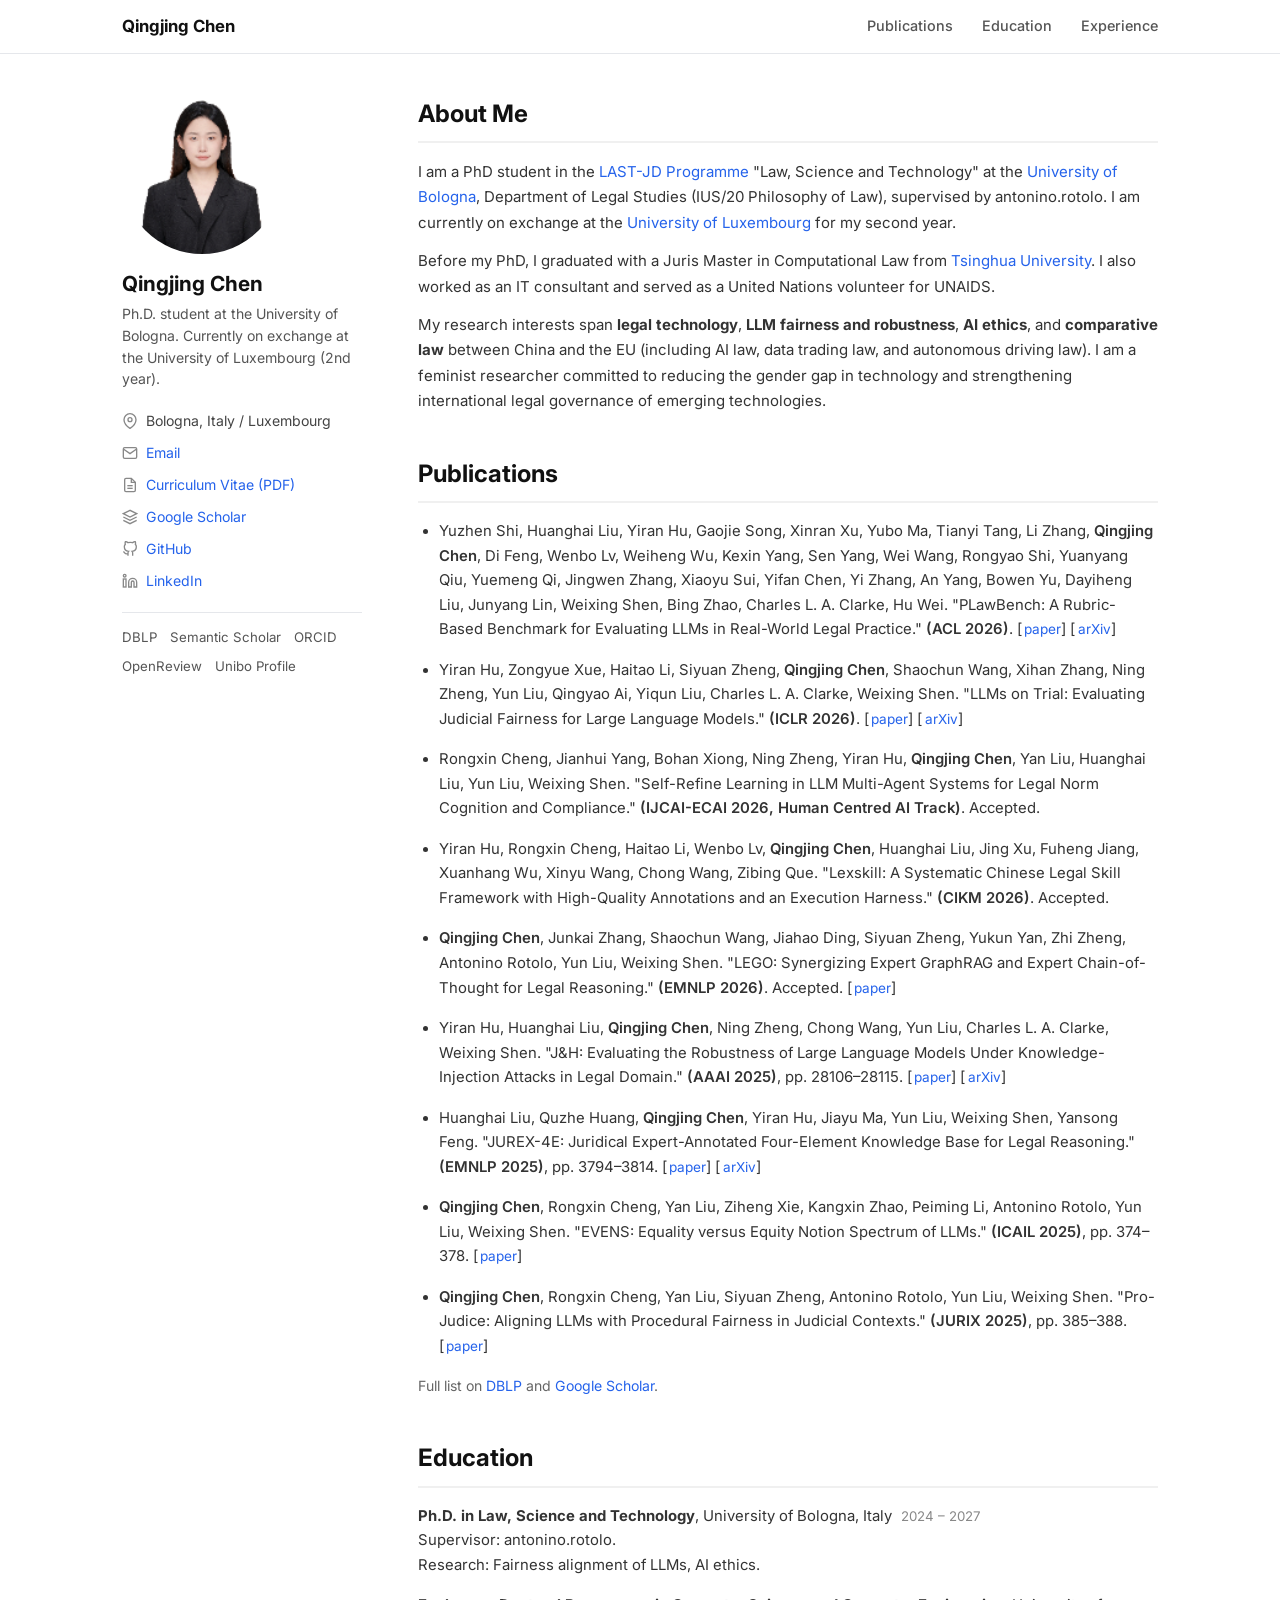
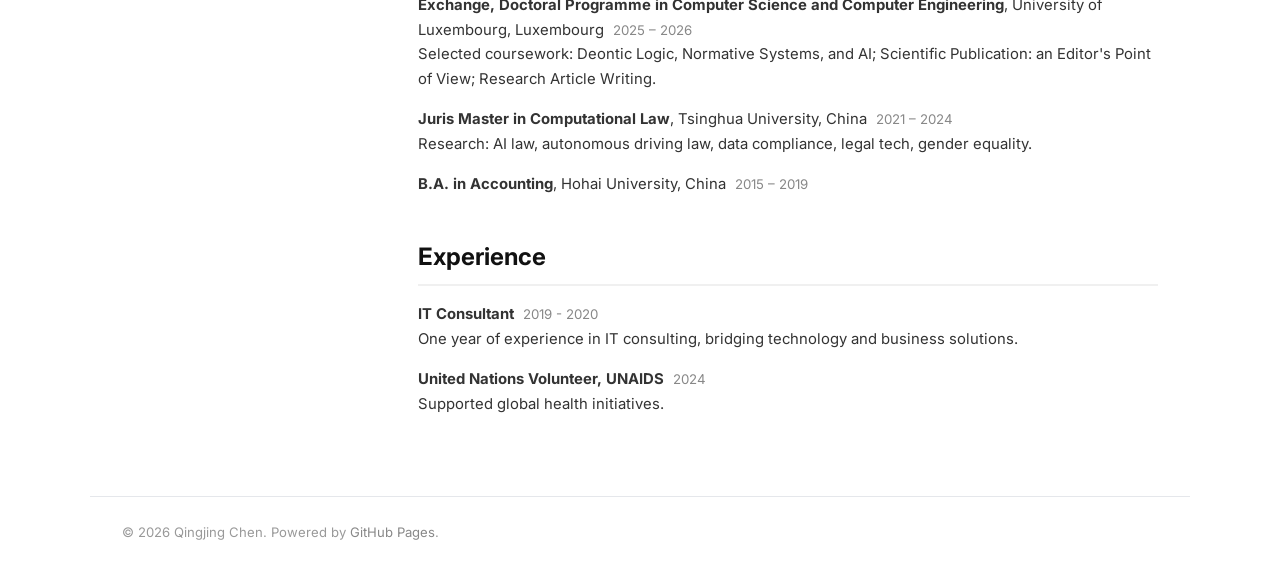
==== commit bd1f9e8e: "Add LEGO (EMNLP 2026) to publications Co-Authored-By: Claude Opus 5 <noreply@anthropic.com>" ====
--- a/index.html
+++ b/index.html
@@ -170,6 +170,13 @@
               <strong>(CIKM 2026)</strong>. Accepted.
             </li>
             <li>
+              <strong>Qingjing Chen</strong>, Junkai Zhang, Shaochun Wang, Jiahao Ding, Siyuan Zheng,
+              Yukun Yan, Zhi Zheng, Antonino Rotolo, Yun Liu, Weixing Shen.
+              "LEGO: Synergizing Expert GraphRAG and Expert Chain-of-Thought for Legal Reasoning."
+              <strong>(EMNLP 2026)</strong>. Accepted.
+              [<a href="https://openreview.net/forum?id=YkRAEWD3mu" target="_blank" rel="noreferrer">paper</a>]
+            </li>
+            <li>
               Yiran Hu, Huanghai Liu, <strong>Qingjing Chen</strong>, Ning Zheng, Chong Wang, Yun Liu,
               Charles L. A. Clarke, Weixing Shen.
               "J&amp;H: Evaluating the Robustness of Large Language Models Under Knowledge-Injection Attacks in Legal Domain."
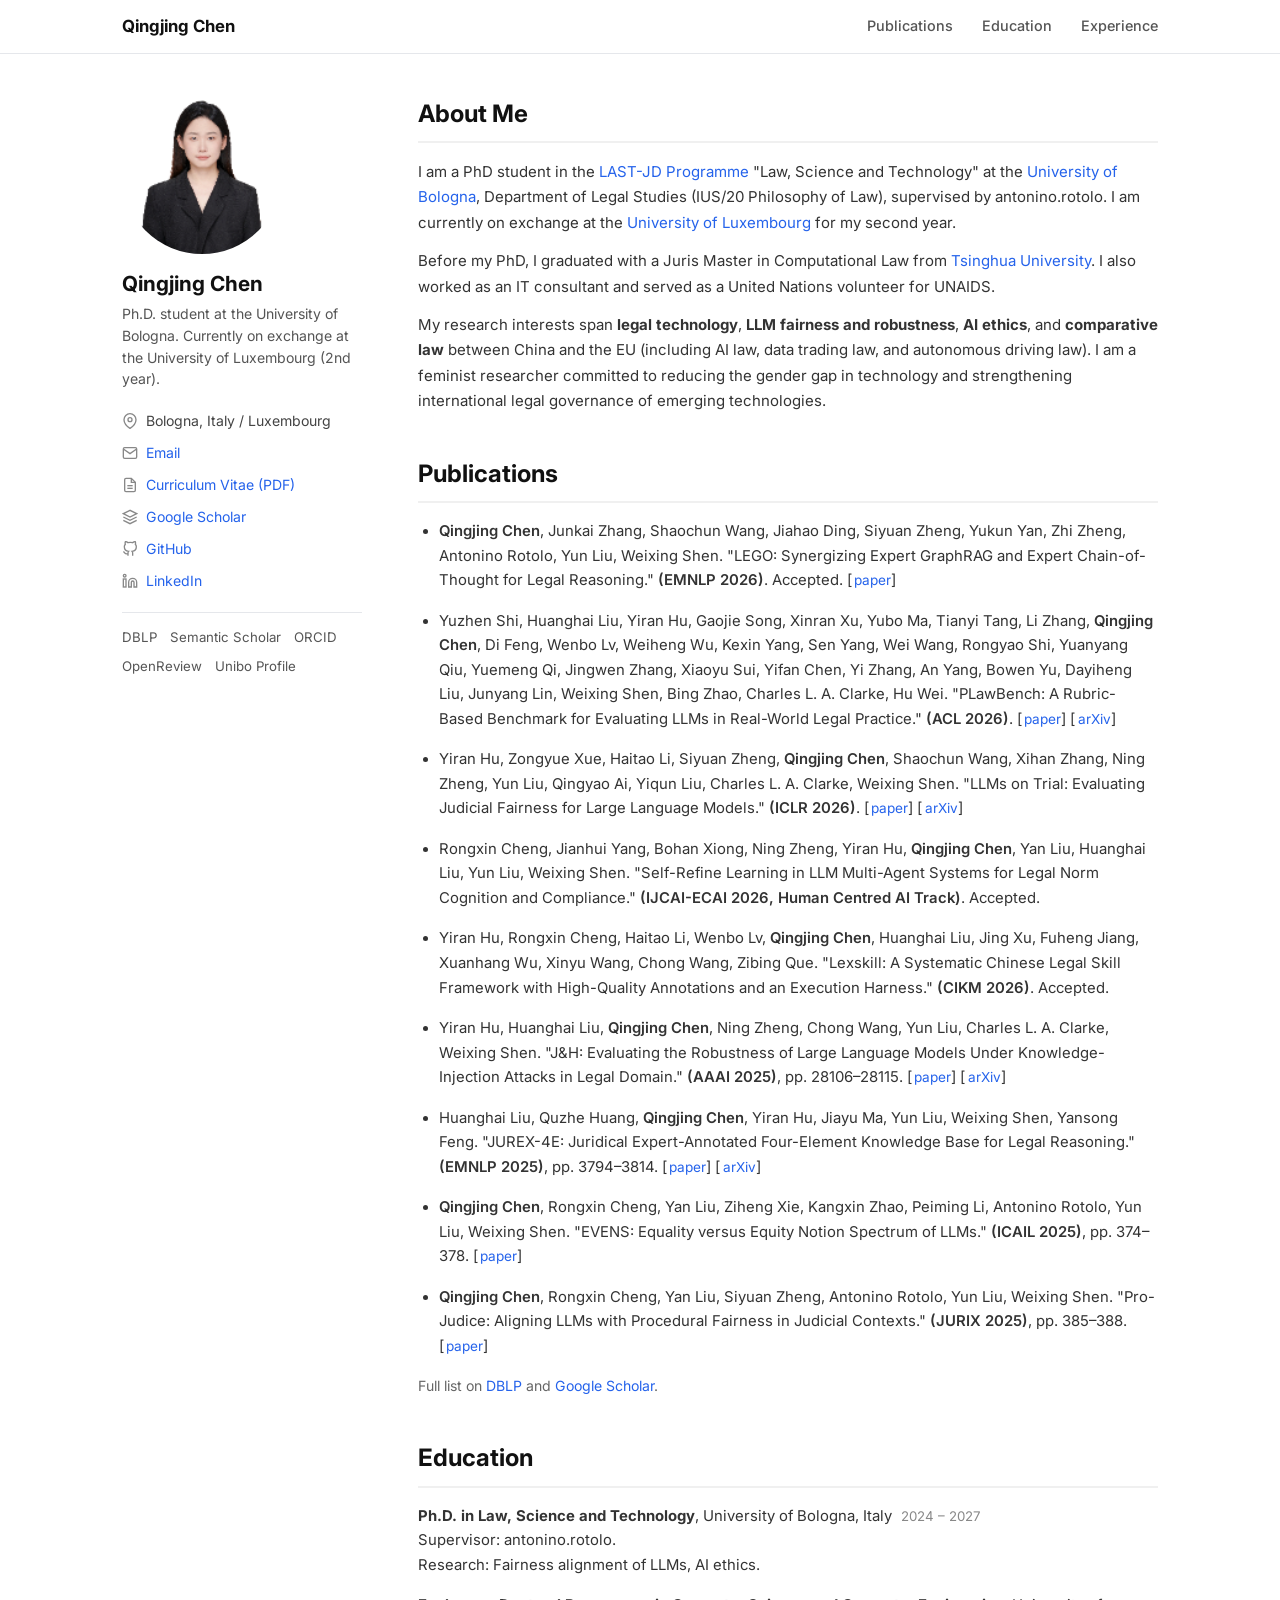
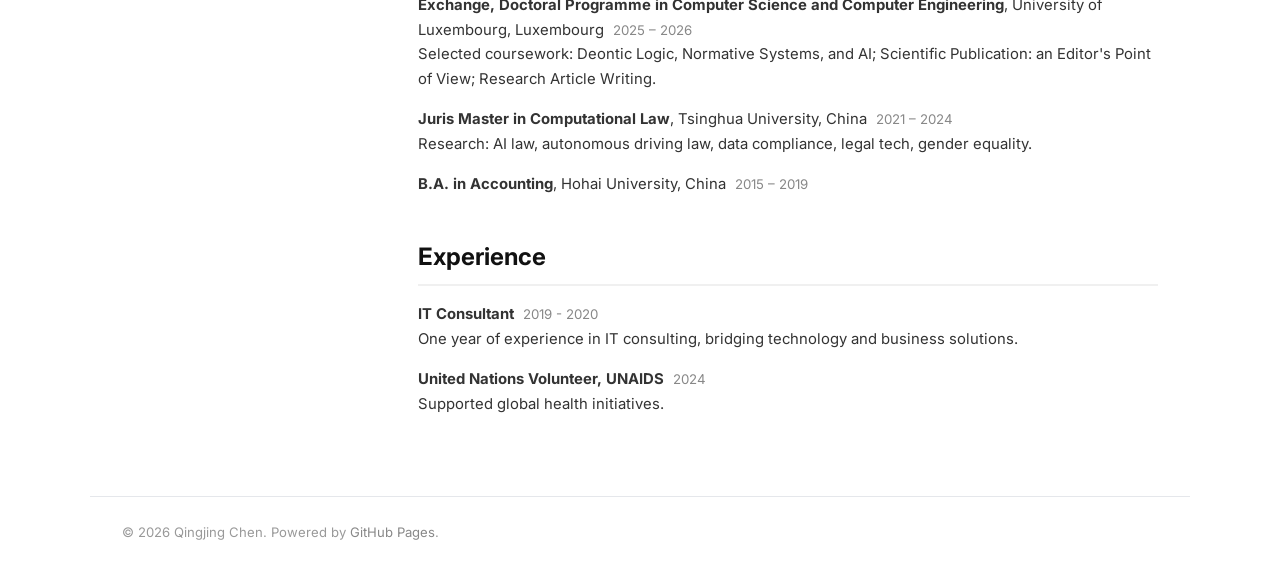
==== commit 27230b2d: "Move LEGO (EMNLP 2026) to the top of the publication list Co-Authored-By: Claude Opus 5 <noreply@ant" ====
--- a/index.html
+++ b/index.html
@@ -139,6 +139,13 @@
           <h2>Publications</h2>
           <ul class="pub-list">
             <li>
+              <strong>Qingjing Chen</strong>, Junkai Zhang, Shaochun Wang, Jiahao Ding, Siyuan Zheng,
+              Yukun Yan, Zhi Zheng, Antonino Rotolo, Yun Liu, Weixing Shen.
+              "LEGO: Synergizing Expert GraphRAG and Expert Chain-of-Thought for Legal Reasoning."
+              <strong>(EMNLP 2026)</strong>. Accepted.
+              [<a href="https://openreview.net/forum?id=YkRAEWD3mu" target="_blank" rel="noreferrer">paper</a>]
+            </li>
+            <li>
               Yuzhen Shi, Huanghai Liu, Yiran Hu, Gaojie Song, Xinran Xu, Yubo Ma, Tianyi Tang, Li Zhang,
               <strong>Qingjing Chen</strong>, Di Feng, Wenbo Lv, Weiheng Wu, Kexin Yang, Sen Yang, Wei Wang,
               Rongyao Shi, Yuanyang Qiu, Yuemeng Qi, Jingwen Zhang, Xiaoyu Sui, Yifan Chen, Yi Zhang, An Yang,
@@ -170,13 +177,6 @@
               <strong>(CIKM 2026)</strong>. Accepted.
             </li>
             <li>
-              <strong>Qingjing Chen</strong>, Junkai Zhang, Shaochun Wang, Jiahao Ding, Siyuan Zheng,
-              Yukun Yan, Zhi Zheng, Antonino Rotolo, Yun Liu, Weixing Shen.
-              "LEGO: Synergizing Expert GraphRAG and Expert Chain-of-Thought for Legal Reasoning."
-              <strong>(EMNLP 2026)</strong>. Accepted.
-              [<a href="https://openreview.net/forum?id=YkRAEWD3mu" target="_blank" rel="noreferrer">paper</a>]
-            </li>
-            <li>
               Yiran Hu, Huanghai Liu, <strong>Qingjing Chen</strong>, Ning Zheng, Chong Wang, Yun Liu,
               Charles L. A. Clarke, Weixing Shen.
               "J&amp;H: Evaluating the Robustness of Large Language Models Under Knowledge-Injection Attacks in Legal Domain."
